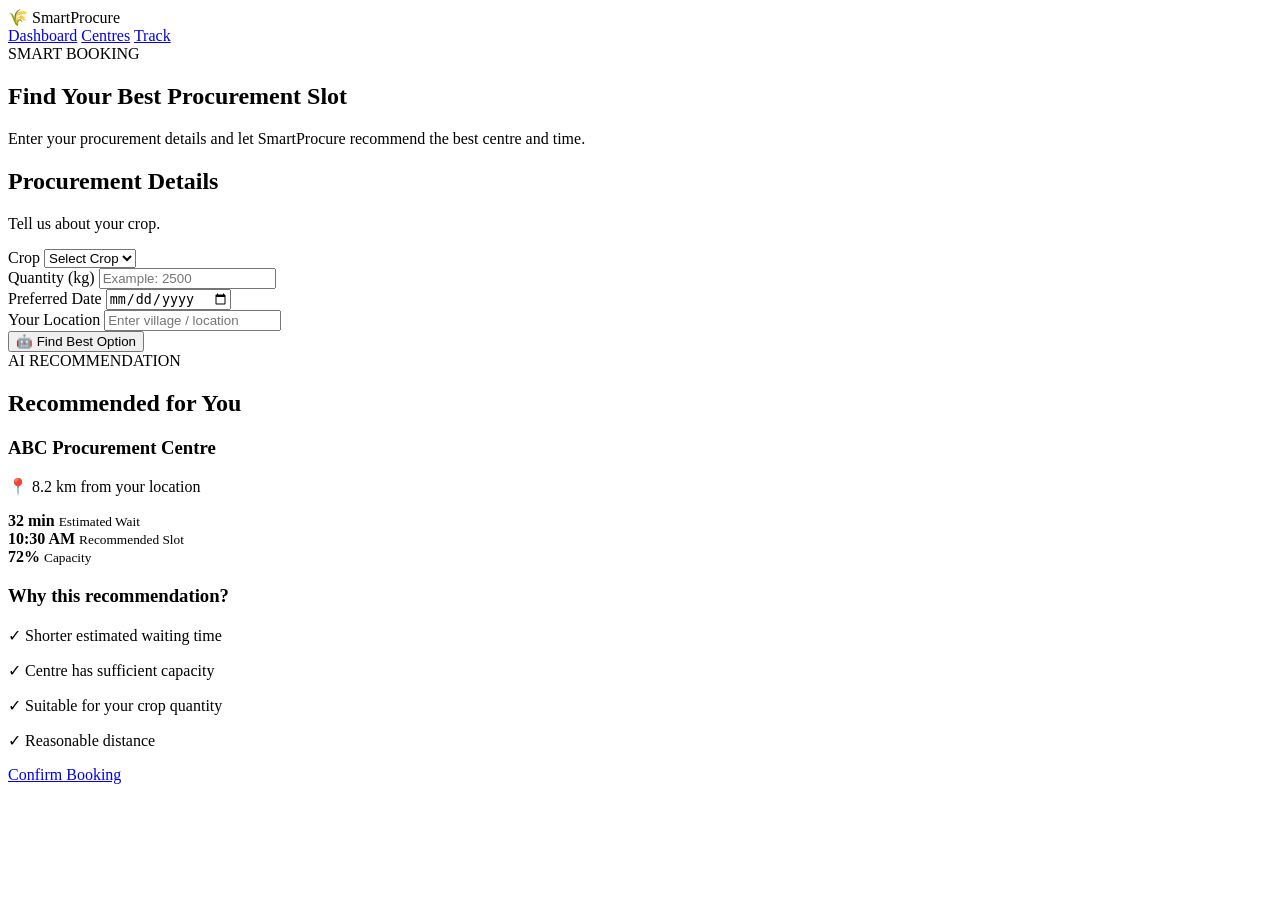
==== booking.html @ 26188944 "Add files via upload" ====
<!DOCTYPE html>
<html lang="en">
<head>
    <meta charset="UTF-8">
    <meta name="viewport" content="width=device-width, initial-scale=1.0">
    <title>Book Slot | SmartProcure</title>
    <link rel="stylesheet" href="../css/style.css">
    <link rel="stylesheet" href="../css/dashboard.css">
    <link rel="stylesheet" href="../css/responsive.css">
</head>

<body>

<header class="navbar">

    <div class="logo">🌾 SmartProcure</div>

    <nav>
        <a href="farmer.html">Dashboard</a>
        <a href="centre.html">Centres</a>
        <a href="tracking.html">Track</a>
    </nav>

</header>


<main class="booking-page">

    <section class="page-heading">

        <span>SMART BOOKING</span>

        <h1>Find Your Best Procurement Slot</h1>

        <p>
            Enter your procurement details and let SmartProcure
            recommend the best centre and time.
        </p>

    </section>


    <div class="booking-layout">


        <!-- FORM -->

        <section class="booking-form card">

            <h2>Procurement Details</h2>

            <p class="muted">
                Tell us about your crop.
            </p>


            <form>

                <div class="form-group">

                    <label for="crop">
                        Crop
                    </label>

                    <select id="crop">

                        <option value="">
                            Select Crop
                        </option>

                        <option>Wheat</option>
                        <option>Paddy</option>
                        <option>Mustard</option>
                        <option>Maize</option>

                    </select>

                </div>


                <div class="form-group">

                    <label for="quantity">
                        Quantity (kg)
                    </label>

                    <input
                        type="number"
                        id="quantity"
                        placeholder="Example: 2500"
                    >

                </div>


                <div class="form-group">

                    <label for="date">
                        Preferred Date
                    </label>

                    <input
                        type="date"
                        id="date"
                    >

                </div>


                <div class="form-group">

                    <label for="location">
                        Your Location
                    </label>

                    <input
                        type="text"
                        id="location"
                        placeholder="Enter village / location"
                    >

                </div>


                <button
                    type="button"
                    class="btn primary-btn full-btn"
                    onclick="showRecommendation()"
                >
                    🤖 Find Best Option
                </button>

            </form>

        </section>


        <!-- RECOMMENDATION -->

        <section
            id="recommendation"
            class="recommendation-panel card"
        >

            <span>AI RECOMMENDATION</span>

            <h2>Recommended for You</h2>

            <div class="recommendation-main">

                <h3>
                    ABC Procurement Centre
                </h3>

                <p>
                    📍 8.2 km from your location
                </p>

            </div>


            <div class="recommendation-stats">

                <div>
                    <strong>32 min</strong>
                    <small>Estimated Wait</small>
                </div>

                <div>
                    <strong>10:30 AM</strong>
                    <small>Recommended Slot</small>
                </div>

                <div>
                    <strong>72%</strong>
                    <small>Capacity</small>
                </div>

            </div>


            <div class="recommendation-reasons">

                <h3>Why this recommendation?</h3>

                <p>✓ Shorter estimated waiting time</p>
                <p>✓ Centre has sufficient capacity</p>
                <p>✓ Suitable for your crop quantity</p>
                <p>✓ Reasonable distance</p>

            </div>


            <a
                href="token.html"
                class="btn primary-btn full-btn"
            >
                Confirm Booking
            </a>

        </section>

    </div>

</main>


<script>

function showRecommendation() {

    const panel = document.getElementById("recommendation");

    panel.classList.add("show");

    panel.scrollIntoView({
        behavior: "smooth"
    });

}

</script>


</body>
</html>
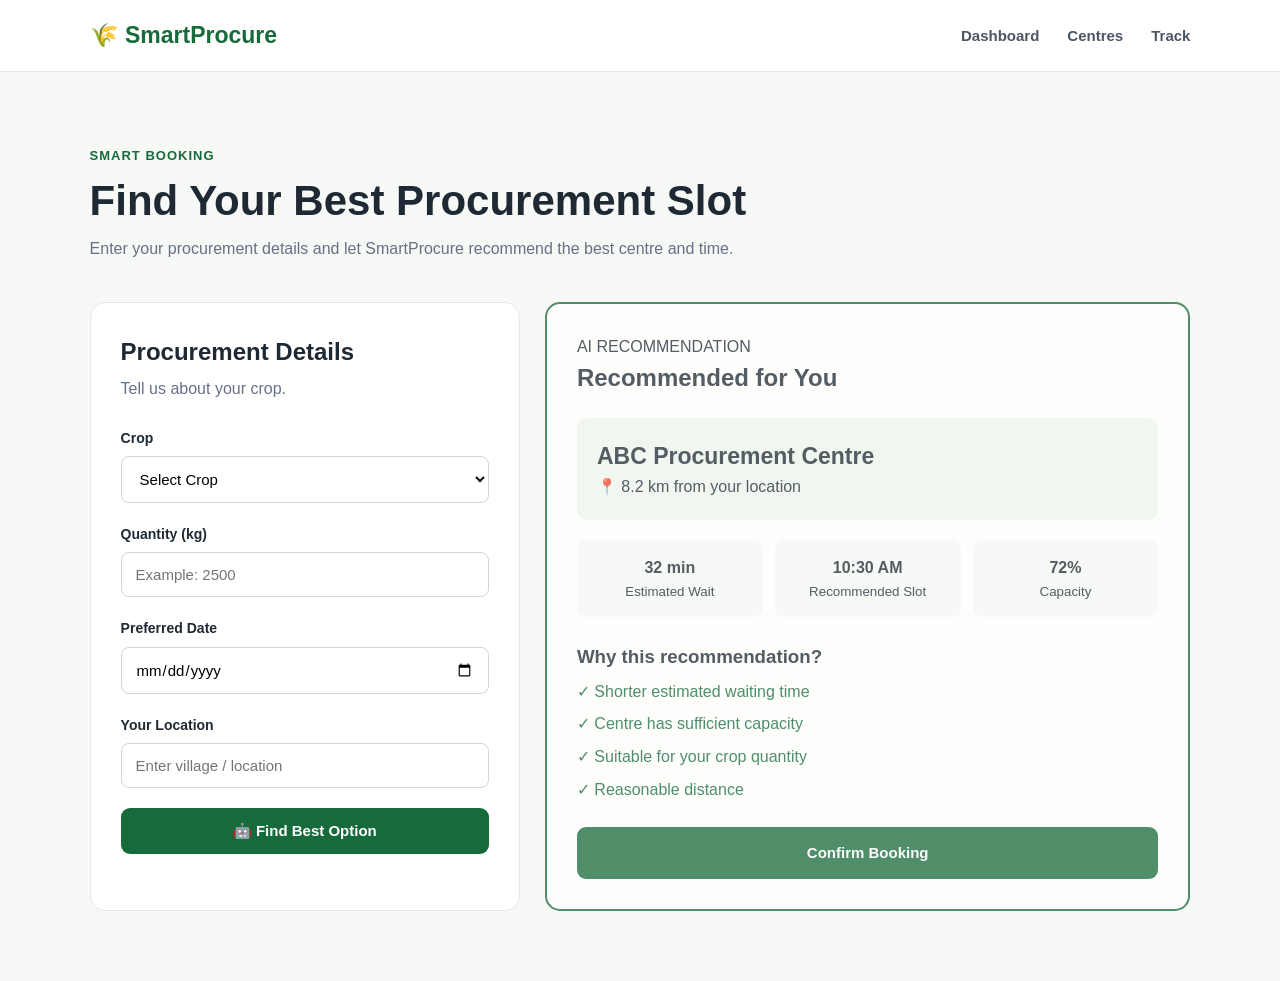
==== commit e2e8e2c8: "Update booking.html" ====
--- a/booking.html
+++ b/booking.html
@@ -4,9 +4,9 @@
     <meta charset="UTF-8">
     <meta name="viewport" content="width=device-width, initial-scale=1.0">
     <title>Book Slot | SmartProcure</title>
-    <link rel="stylesheet" href="../css/style.css">
-    <link rel="stylesheet" href="../css/dashboard.css">
-    <link rel="stylesheet" href="../css/responsive.css">
+   <link rel="stylesheet" href="style.css">
+<link rel="stylesheet" href="dashboard.css">
+<link rel="stylesheet" href="responsive.css">
 </head>
 
 <body>
@@ -223,4 +223,4 @@
 
 
 </body>
-</html>+</html>
--- a/style.css
+++ b/style.css
@@ -0,0 +1,978 @@
+/* =========================================================
+   SMARTPROCURE - GLOBAL STYLES
+   SIH26032
+========================================================= */
+
+
+/* -------------------------
+   RESET
+------------------------- */
+
+* {
+    margin: 0;
+    padding: 0;
+    box-sizing: border-box;
+}
+
+html {
+    scroll-behavior: smooth;
+}
+
+body {
+    font-family: Arial, Helvetica, sans-serif;
+    background: #f7f9f6;
+    color: #1f2933;
+    line-height: 1.6;
+}
+
+a {
+    text-decoration: none;
+    color: inherit;
+}
+
+button,
+input,
+select {
+    font-family: inherit;
+}
+
+
+/* -------------------------
+   NAVBAR
+------------------------- */
+
+.navbar,
+.dashboard-nav {
+    width: 100%;
+    min-height: 72px;
+    padding: 0 7%;
+    display: flex;
+    align-items: center;
+    justify-content: space-between;
+    background: #ffffff;
+    border-bottom: 1px solid #e5e7eb;
+    position: sticky;
+    top: 0;
+    z-index: 1000;
+}
+
+.logo {
+    font-size: 23px;
+    font-weight: 800;
+    color: #176b3a;
+}
+
+.navbar nav,
+.dashboard-nav nav {
+    display: flex;
+    align-items: center;
+    gap: 28px;
+}
+
+.navbar nav a,
+.dashboard-nav nav a {
+    font-size: 15px;
+    font-weight: 600;
+    color: #4b5563;
+    transition: 0.2s;
+}
+
+.navbar nav a:hover,
+.dashboard-nav nav a:hover {
+    color: #176b3a;
+}
+
+.nav-btn {
+    padding: 10px 20px;
+    border-radius: 8px;
+    background: #176b3a !important;
+    color: white !important;
+}
+
+
+/* -------------------------
+   BUTTONS
+------------------------- */
+
+.btn {
+    display: inline-flex;
+    align-items: center;
+    justify-content: center;
+    gap: 8px;
+    padding: 13px 22px;
+    border-radius: 9px;
+    border: 1px solid transparent;
+    font-size: 15px;
+    font-weight: 700;
+    cursor: pointer;
+    transition: 0.2s;
+}
+
+.primary-btn {
+    background: #176b3a;
+    color: white;
+}
+
+.primary-btn:hover {
+    background: #12562f;
+    transform: translateY(-1px);
+}
+
+.secondary-btn {
+    background: white;
+    color: #176b3a;
+    border-color: #176b3a;
+}
+
+.secondary-btn:hover {
+    background: #eef7f0;
+}
+
+.full-btn {
+    width: 100%;
+}
+
+
+/* -------------------------
+   BADGES
+------------------------- */
+
+.badge {
+    display: inline-block;
+    padding: 6px 11px;
+    border-radius: 20px;
+    background: #e8f5eb;
+    color: #176b3a;
+    font-size: 12px;
+    font-weight: 800;
+    letter-spacing: 0.5px;
+}
+
+
+/* -------------------------
+   HERO
+------------------------- */
+
+.hero {
+    min-height: 620px;
+    padding: 90px 7%;
+    display: grid;
+    grid-template-columns: 1.3fr 0.7fr;
+    gap: 70px;
+    align-items: center;
+    background:
+        linear-gradient(
+            135deg,
+            #eef8ef,
+            #ffffff
+        );
+}
+
+.hero-content {
+    max-width: 720px;
+}
+
+.hero-content h1 {
+    margin-top: 20px;
+    font-size: clamp(42px, 6vw, 72px);
+    line-height: 1.05;
+    letter-spacing: -2px;
+}
+
+.hero-content h1 span {
+    color: #176b3a;
+}
+
+.hero-content p {
+    max-width: 650px;
+    margin: 25px 0;
+    font-size: 18px;
+    color: #667085;
+}
+
+.hero-buttons {
+    display: flex;
+    gap: 15px;
+    margin-top: 30px;
+}
+
+
+/* -------------------------
+   HERO CARD
+------------------------- */
+
+.hero-card {
+    padding: 30px;
+    border-radius: 20px;
+    background: white;
+    box-shadow: 0 20px 60px rgba(0, 0, 0, 0.08);
+    border: 1px solid #e5e7eb;
+}
+
+.card-header {
+    display: flex;
+    justify-content: space-between;
+    font-size: 13px;
+    font-weight: 700;
+    color: #6b7280;
+}
+
+.live {
+    color: #176b3a;
+}
+
+.hero-card h3 {
+    margin-top: 35px;
+    font-size: 16px;
+    color: #6b7280;
+}
+
+.centre-name {
+    margin-top: 5px;
+    font-size: 24px;
+    font-weight: 800;
+}
+
+.stats {
+    display: grid;
+    grid-template-columns: repeat(3, 1fr);
+    gap: 10px;
+    margin: 30px 0;
+}
+
+.stats div {
+    padding: 15px 10px;
+    text-align: center;
+    background: #f7f9f6;
+    border-radius: 10px;
+}
+
+.stats strong {
+    display: block;
+    font-size: 18px;
+}
+
+.stats small {
+    color: #6b7280;
+}
+
+.small-btn {
+    display: block;
+    padding: 13px;
+    text-align: center;
+    border-radius: 8px;
+    background: #176b3a;
+    color: white;
+    font-weight: 700;
+}
+
+
+/* -------------------------
+   SECTIONS
+------------------------- */
+
+.features,
+.how-section,
+.about-section {
+    padding: 90px 7%;
+}
+
+.section-heading {
+    text-align: center;
+    margin-bottom: 45px;
+}
+
+.section-heading.left {
+    text-align: left;
+}
+
+.section-heading span,
+.page-heading span {
+    color: #176b3a;
+    font-size: 13px;
+    font-weight: 800;
+    letter-spacing: 1px;
+}
+
+.section-heading h2 {
+    margin-top: 8px;
+    font-size: 36px;
+}
+
+
+/* -------------------------
+   FEATURE GRID
+------------------------- */
+
+.feature-grid {
+    display: grid;
+    grid-template-columns: repeat(4, 1fr);
+    gap: 20px;
+}
+
+.feature-card {
+    padding: 30px;
+    background: white;
+    border: 1px solid #e5e7eb;
+    border-radius: 14px;
+    transition: 0.2s;
+}
+
+.feature-card:hover {
+    transform: translateY(-5px);
+    box-shadow: 0 15px 40px rgba(0, 0, 0, 0.07);
+}
+
+.feature-icon {
+    font-size: 32px;
+    margin-bottom: 15px;
+}
+
+.feature-card h3 {
+    margin-bottom: 10px;
+}
+
+.feature-card p {
+    color: #667085;
+}
+
+
+/* -------------------------
+   STEPS
+------------------------- */
+
+.steps {
+    display: grid;
+    grid-template-columns: repeat(5, 1fr);
+    gap: 15px;
+}
+
+.step {
+    padding: 25px;
+    background: white;
+    border-radius: 12px;
+    border: 1px solid #e5e7eb;
+}
+
+.step > span {
+    font-size: 13px;
+    font-weight: 800;
+    color: #176b3a;
+}
+
+.step h3 {
+    margin: 10px 0;
+}
+
+.step p {
+    color: #667085;
+}
+
+
+/* -------------------------
+   ABOUT
+------------------------- */
+
+.about-section {
+    background: #eaf5ec;
+}
+
+.about-section > div {
+    max-width: 800px;
+}
+
+.about-section h2 {
+    margin: 12px 0 20px;
+    font-size: 40px;
+    line-height: 1.2;
+}
+
+.about-section p {
+    color: #667085;
+    margin-bottom: 25px;
+}
+
+
+/* -------------------------
+   FOOTER
+------------------------- */
+
+footer {
+    padding: 30px 7%;
+    text-align: center;
+    background: #123c26;
+    color: white;
+}
+
+
+/* -------------------------
+   AUTH PAGES
+------------------------- */
+
+.auth-page {
+    min-height: 100vh;
+    background: #f4f7f4;
+}
+
+.auth-container {
+    min-height: calc(100vh - 140px);
+    padding: 60px 20px;
+    display: flex;
+    align-items: center;
+    justify-content: center;
+}
+
+.auth-card,
+.register-card {
+    width: 100%;
+    max-width: 500px;
+    padding: 40px;
+    background: white;
+    border-radius: 18px;
+    border: 1px solid #e5e7eb;
+    box-shadow: 0 15px 50px rgba(0, 0, 0, 0.06);
+}
+
+.register-card {
+    max-width: 750px;
+}
+
+.auth-header {
+    text-align: center;
+    margin-bottom: 30px;
+}
+
+.auth-header h1 {
+    margin: 15px 0 5px;
+    font-size: 32px;
+}
+
+.auth-header p {
+    color: #667085;
+}
+
+
+/* -------------------------
+   FORMS
+------------------------- */
+
+.form-group {
+    margin-bottom: 20px;
+}
+
+.form-group label {
+    display: block;
+    margin-bottom: 7px;
+    font-size: 14px;
+    font-weight: 700;
+}
+
+.form-group input,
+.form-group select,
+.search-box input,
+.search-box select {
+    width: 100%;
+    padding: 13px 14px;
+    border: 1px solid #d1d5db;
+    border-radius: 8px;
+    outline: none;
+    background: white;
+    font-size: 15px;
+}
+
+.form-group input:focus,
+.form-group select:focus,
+.search-box input:focus,
+.search-box select:focus {
+    border-color: #176b3a;
+    box-shadow: 0 0 0 3px rgba(23, 107, 58, 0.1);
+}
+
+.form-row {
+    display: grid;
+    grid-template-columns: 1fr 1fr;
+    gap: 20px;
+}
+
+.form-options {
+    display: flex;
+    justify-content: space-between;
+    align-items: center;
+    margin-bottom: 20px;
+    font-size: 13px;
+}
+
+.form-options a,
+.auth-footer a,
+.dashboard-card a {
+    color: #176b3a;
+    font-weight: 700;
+}
+
+.terms {
+    display: flex;
+    gap: 8px;
+    align-items: center;
+    margin-bottom: 20px;
+    font-size: 13px;
+}
+
+.auth-footer {
+    margin-top: 25px;
+    text-align: center;
+    color: #667085;
+}
+
+
+/* -------------------------
+   GENERAL PAGE
+------------------------- */
+
+.page-container,
+.booking-page,
+.tracking-page,
+.token-page {
+    padding: 70px 7%;
+    max-width: 1500px;
+    margin: auto;
+}
+
+.page-heading {
+    margin-bottom: 40px;
+}
+
+.page-heading h1 {
+    margin-top: 8px;
+    font-size: 42px;
+    line-height: 1.2;
+}
+
+.page-heading p {
+    margin-top: 10px;
+    color: #667085;
+    max-width: 700px;
+}
+
+
+/* -------------------------
+   SEARCH
+------------------------- */
+
+.search-box {
+    display: grid;
+    grid-template-columns: 1fr 220px 130px;
+    gap: 12px;
+    padding: 20px;
+    background: white;
+    border: 1px solid #e5e7eb;
+    border-radius: 12px;
+    margin-bottom: 30px;
+}
+
+
+/* -------------------------
+   CENTRES
+------------------------- */
+
+.centre-grid {
+    display: grid;
+    grid-template-columns: repeat(3, 1fr);
+    gap: 22px;
+}
+
+.centre-card {
+    padding: 25px;
+    background: white;
+    border: 1px solid #e5e7eb;
+    border-radius: 15px;
+}
+
+.centre-card.recommended {
+    border: 2px solid #176b3a;
+}
+
+.centre-top {
+    display: flex;
+    justify-content: space-between;
+    align-items: center;
+    margin-bottom: 20px;
+}
+
+.recommended-label {
+    color: #176b3a;
+    font-size: 12px;
+    font-weight: 800;
+}
+
+.centre-card h2 {
+    font-size: 21px;
+}
+
+.centre-card > p {
+    margin: 7px 0 20px;
+    color: #667085;
+}
+
+.centre-stats {
+    display: grid;
+    grid-template-columns: repeat(2, 1fr);
+    gap: 10px;
+}
+
+.centre-stats div {
+    padding: 12px;
+    background: #f7f9f6;
+    border-radius: 8px;
+}
+
+.centre-stats strong,
+.centre-stats small {
+    display: block;
+}
+
+.centre-stats small {
+    color: #6b7280;
+}
+
+.progress {
+    height: 8px;
+    background: #e5e7eb;
+    border-radius: 20px;
+    overflow: hidden;
+    margin: 20px 0 10px;
+}
+
+.progress div {
+    height: 100%;
+    background: #176b3a;
+}
+
+.centre-note {
+    font-size: 13px;
+}
+
+
+/* -------------------------
+   STATUS
+------------------------- */
+
+.status {
+    display: inline-block;
+    padding: 5px 9px;
+    border-radius: 20px;
+    background: #eef2f4;
+    color: #475467;
+    font-size: 11px;
+    font-weight: 800;
+}
+
+.status.success {
+    background: #e7f6eb;
+    color: #176b3a;
+}
+
+.status.warning {
+    background: #fff4d6;
+    color: #996b00;
+}
+
+
+/* -------------------------
+   BOOKING
+------------------------- */
+
+.booking-layout {
+    display: grid;
+    grid-template-columns: 0.8fr 1.2fr;
+    gap: 25px;
+}
+
+.card {
+    padding: 30px;
+    background: white;
+    border: 1px solid #e5e7eb;
+    border-radius: 15px;
+}
+
+.muted {
+    color: #667085;
+    margin: 5px 0 25px;
+}
+
+.recommendation-panel {
+    border: 2px solid #176b3a;
+}
+
+.recommendation-panel:not(.show) {
+    opacity: 0.75;
+}
+
+.recommendation-main {
+    padding: 20px;
+    margin: 20px 0;
+    background: #eef7f0;
+    border-radius: 10px;
+}
+
+.recommendation-main h3 {
+    font-size: 23px;
+}
+
+.recommendation-stats {
+    display: grid;
+    grid-template-columns: repeat(3, 1fr);
+    gap: 12px;
+    margin: 20px 0;
+}
+
+.recommendation-stats div {
+    padding: 15px;
+    text-align: center;
+    background: #f7f9f6;
+    border-radius: 9px;
+}
+
+.recommendation-stats strong,
+.recommendation-stats small {
+    display: block;
+}
+
+.recommendation-reasons {
+    margin: 25px 0;
+}
+
+.recommendation-reasons p {
+    margin: 7px 0;
+    color: #176b3a;
+}
+
+
+/* -------------------------
+   TOKEN
+------------------------- */
+
+.token-header {
+    text-align: center;
+    margin-bottom: 35px;
+}
+
+.token-header span {
+    color: #176b3a;
+    font-size: 13px;
+    font-weight: 800;
+}
+
+.token-header h1 {
+    margin: 10px 0;
+    font-size: 42px;
+}
+
+.token-header p {
+    color: #667085;
+}
+
+.token-card {
+    max-width: 700px;
+    margin: auto;
+    padding: 35px;
+    background: white;
+    border: 1px solid #dce4dd;
+    border-radius: 20px;
+    box-shadow: 0 15px 50px rgba(0, 0, 0, 0.07);
+}
+
+.token-top {
+    display: flex;
+    justify-content: space-between;
+    font-size: 13px;
+    font-weight: 800;
+}
+
+.token-number {
+    margin: 40px 0;
+    padding: 30px;
+    text-align: center;
+    background: #eef7f0;
+    border-radius: 15px;
+}
+
+.token-number small,
+.token-number strong {
+    display: block;
+}
+
+.token-number small {
+    color: #667085;
+    font-weight: 700;
+}
+
+.token-number strong {
+    margin-top: 5px;
+    font-size: 65px;
+    letter-spacing: 5px;
+    color: #176b3a;
+}
+
+.token-details {
+    display: grid;
+    grid-template-columns: 1fr 1fr;
+    gap: 20px;
+}
+
+.token-details small,
+.token-details strong {
+    display: block;
+}
+
+.token-details small {
+    color: #667085;
+}
+
+.queue-highlight {
+    display: grid;
+    grid-template-columns: 1fr 1fr;
+    margin: 30px 0;
+    padding: 20px;
+    background: #f7f9f6;
+    border-radius: 12px;
+    text-align: center;
+}
+
+.queue-highlight small,
+.queue-highlight strong {
+    display: block;
+}
+
+.queue-highlight strong {
+    font-size: 28px;
+    color: #176b3a;
+}
+
+.token-actions {
+    display: flex;
+    gap: 12px;
+}
+
+.token-actions .btn {
+    flex: 1;
+}
+
+
+/* -------------------------
+   TRACKING
+------------------------- */
+
+.tracking-summary {
+    display: grid;
+    grid-template-columns: repeat(4, 1fr);
+    gap: 15px;
+    margin-bottom: 30px;
+}
+
+.tracking-summary > div {
+    padding: 22px;
+    background: white;
+    border: 1px solid #e5e7eb;
+    border-radius: 12px;
+}
+
+.tracking-summary small,
+.tracking-summary strong {
+    display: block;
+}
+
+.tracking-summary small {
+    color: #667085;
+}
+
+.tracking-summary strong {
+    font-size: 24px;
+}
+
+.green-text {
+    color: #176b3a;
+}
+
+.timeline-card {
+    max-width: 850px;
+    margin: auto;
+    padding: 35px;
+    background: white;
+    border: 1px solid #e5e7eb;
+    border-radius: 15px;
+}
+
+.timeline-card h2 {
+    margin-bottom: 30px;
+}
+
+.timeline {
+    position: relative;
+}
+
+.timeline::before {
+    content: "";
+    position: absolute;
+    left: 18px;
+    top: 10px;
+    bottom: 10px;
+    width: 2px;
+    background: #d8e4da;
+}
+
+.timeline-item {
+    position: relative;
+    display: flex;
+    gap: 20px;
+    margin-bottom: 28px;
+}
+
+.timeline-dot {
+    position: relative;
+    z-index: 2;
+    min-width: 38px;
+    width: 38px;
+    height: 38px;
+    display: flex;
+    align-items: center;
+    justify-content: center;
+    border-radius: 50%;
+    background: #e5e7eb;
+    color: #667085;
+    font-weight: 800;
+}
+
+.timeline-item.completed .timeline-dot,
+.timeline-item.active .timeline-dot {
+    background: #176b3a;
+    color: white;
+}
+
+.timeline-item h3 {
+    margin-bottom: 3px;
+}
+
+.timeline-item p,
+.timeline-item small {
+    color: #667085;
+}
+
+
+/* -------------------------
+   PRINT
+------------------------- */
+
+@media print {
+
+    .navbar,
+    .dashboard-nav,
+    footer,
+    .token-actions {
+        display: none;
+    }
+
+    .token-card {
+        box-shadow: none;
+        border: 1px solid #000;
+    }
+}
--- a/dashboard.css
+++ b/dashboard.css
@@ -0,0 +1,328 @@
+/* =========================================================
+   SMARTPROCURE - DASHBOARD STYLES
+========================================================= */
+
+
+/* -------------------------
+   DASHBOARD LAYOUT
+------------------------- */
+
+.dashboard {
+    max-width: 1500px;
+    margin: auto;
+    padding: 50px 7%;
+}
+
+.dashboard-heading {
+    display: flex;
+    justify-content: space-between;
+    align-items: center;
+    gap: 30px;
+    margin-bottom: 35px;
+}
+
+.dashboard-heading > div > span {
+    color: #176b3a;
+    font-size: 12px;
+    font-weight: 800;
+    letter-spacing: 1px;
+}
+
+.dashboard-heading h1 {
+    margin: 7px 0;
+    font-size: 36px;
+}
+
+.dashboard-heading p {
+    color: #667085;
+}
+
+
+/* -------------------------
+   DASHBOARD STATS
+------------------------- */
+
+.dashboard-stats {
+    display: grid;
+    grid-template-columns: repeat(4, 1fr);
+    gap: 18px;
+    margin-bottom: 25px;
+}
+
+.stat-card {
+    padding: 24px;
+    background: white;
+    border: 1px solid #e5e7eb;
+    border-radius: 14px;
+}
+
+.stat-card span,
+.stat-card strong,
+.stat-card small {
+    display: block;
+}
+
+.stat-card span {
+    color: #667085;
+    font-size: 13px;
+    font-weight: 600;
+}
+
+.stat-card strong {
+    margin: 5px 0;
+    font-size: 28px;
+    color: #176b3a;
+}
+
+.stat-card small {
+    color: #98a2b3;
+}
+
+
+/* -------------------------
+   DASHBOARD GRID
+------------------------- */
+
+.dashboard-grid {
+    display: grid;
+    grid-template-columns: 1.4fr 0.6fr;
+    gap: 20px;
+    margin-bottom: 30px;
+}
+
+.dashboard-card {
+    padding: 28px;
+    background: white;
+    border: 1px solid #e5e7eb;
+    border-radius: 14px;
+}
+
+.large-card {
+    min-height: 250px;
+}
+
+.dashboard-card > span {
+    color: #176b3a;
+    font-size: 12px;
+    font-weight: 800;
+    letter-spacing: 0.7px;
+}
+
+.card-title {
+    display: flex;
+    align-items: center;
+    justify-content: space-between;
+    gap: 20px;
+    margin-bottom: 25px;
+}
+
+.card-title h2 {
+    margin-top: 5px;
+    font-size: 23px;
+}
+
+
+/* -------------------------
+   BOOKING DETAILS
+------------------------- */
+
+.booking-details {
+    display: grid;
+    grid-template-columns: repeat(4, 1fr);
+    gap: 15px;
+    margin: 25px 0;
+}
+
+.booking-details div {
+    padding: 15px;
+    background: #f7f9f6;
+    border-radius: 9px;
+}
+
+.booking-details small,
+.booking-details strong {
+    display: block;
+}
+
+.booking-details small {
+    color: #667085;
+}
+
+.booking-details strong {
+    margin-top: 4px;
+}
+
+
+/* -------------------------
+   CARD ACTIONS
+------------------------- */
+
+.card-actions {
+    display: flex;
+    gap: 10px;
+}
+
+
+/* -------------------------
+   RECOMMENDATION
+------------------------- */
+
+.recommendation {
+    margin: 20px 0;
+    padding: 20px;
+    background: #eef7f0;
+    border-radius: 12px;
+}
+
+.recommendation h3 {
+    margin-bottom: 8px;
+}
+
+.recommendation p {
+    color: #667085;
+    font-size: 14px;
+}
+
+.recommendation-score {
+    margin-top: 15px;
+    color: #176b3a;
+    font-weight: 800;
+}
+
+
+/* -------------------------
+   QUICK ACTIONS
+------------------------- */
+
+.quick-actions {
+    display: grid;
+    grid-template-columns: repeat(4, 1fr);
+    gap: 18px;
+}
+
+.quick-actions a {
+    display: flex;
+    flex-direction: column;
+    gap: 5px;
+    padding: 25px;
+    background: white;
+    border: 1px solid #e5e7eb;
+    border-radius: 12px;
+    transition: 0.2s;
+}
+
+.quick-actions a:hover {
+    border-color: #176b3a;
+    transform: translateY(-3px);
+}
+
+.quick-actions a:first-child {
+    font-size: 25px;
+}
+
+.quick-actions strong {
+    font-size: 16px;
+}
+
+.quick-actions span {
+    color: #667085;
+    font-size: 13px;
+}
+
+
+/* -------------------------
+   OFFICER DASHBOARD
+------------------------- */
+
+.farmer-processing {
+    display: grid;
+    grid-template-columns: repeat(3, 1fr);
+    gap: 15px;
+    margin: 30px 0;
+}
+
+.farmer-processing div {
+    padding: 18px;
+    background: #f7f9f6;
+    border-radius: 10px;
+}
+
+.farmer-processing small,
+.farmer-processing strong {
+    display: block;
+}
+
+.farmer-processing small {
+    color: #667085;
+}
+
+
+/* -------------------------
+   MINI QUEUE
+------------------------- */
+
+.mini-queue {
+    margin: 20px 0;
+}
+
+.mini-queue div {
+    display: flex;
+    justify-content: space-between;
+    gap: 15px;
+    padding: 13px 0;
+    border-bottom: 1px solid #edf0ed;
+}
+
+.mini-queue strong {
+    color: #176b3a;
+}
+
+.mini-queue span {
+    color: #667085;
+    font-size: 12px;
+}
+
+
+/* -------------------------
+   TABLE
+------------------------- */
+
+.table-container {
+    width: 100%;
+    overflow-x: auto;
+}
+
+table {
+    width: 100%;
+    border-collapse: collapse;
+    margin-top: 15px;
+}
+
+th,
+td {
+    padding: 15px;
+    text-align: left;
+    border-bottom: 1px solid #edf0ed;
+    white-space: nowrap;
+}
+
+th {
+    color: #667085;
+    font-size: 12px;
+    text-transform: uppercase;
+}
+
+td {
+    font-size: 14px;
+}
+
+
+/* -------------------------
+   CENTRE CONTROLS
+------------------------- */
+
+.centre-controls {
+    display: flex;
+    gap: 12px;
+    margin-top: 25px;
+}
--- a/responsive.css
+++ b/responsive.css
@@ -0,0 +1,322 @@
+/* =========================================================
+   SMARTPROCURE - RESPONSIVE DESIGN
+========================================================= */
+
+
+/* -------------------------
+   TABLET
+------------------------- */
+
+@media (max-width: 1100px) {
+
+    .navbar,
+    .dashboard-nav {
+        padding: 0 4%;
+    }
+
+    .hero {
+        padding: 70px 5%;
+        grid-template-columns: 1fr;
+    }
+
+    .hero-card {
+        max-width: 600px;
+    }
+
+    .feature-grid {
+        grid-template-columns: repeat(2, 1fr);
+    }
+
+    .steps {
+        grid-template-columns: repeat(2, 1fr);
+    }
+
+    .centre-grid {
+        grid-template-columns: repeat(2, 1fr);
+    }
+
+    .dashboard-stats {
+        grid-template-columns: repeat(2, 1fr);
+    }
+
+    .dashboard-grid {
+        grid-template-columns: 1fr;
+    }
+
+    .quick-actions {
+        grid-template-columns: repeat(2, 1fr);
+    }
+
+    .tracking-summary {
+        grid-template-columns: repeat(2, 1fr);
+    }
+
+}
+
+
+/* -------------------------
+   MOBILE
+------------------------- */
+
+@media (max-width: 700px) {
+
+    /* NAVIGATION */
+
+    .navbar,
+    .dashboard-nav {
+        min-height: auto;
+        padding: 18px 5%;
+        flex-direction: column;
+        gap: 15px;
+    }
+
+    .navbar nav,
+    .dashboard-nav nav {
+        width: 100%;
+        justify-content: center;
+        flex-wrap: wrap;
+        gap: 12px 18px;
+    }
+
+    .navbar nav a,
+    .dashboard-nav nav a {
+        font-size: 13px;
+    }
+
+
+    /* HERO */
+
+    .hero {
+        padding: 55px 5%;
+        min-height: auto;
+        gap: 40px;
+    }
+
+    .hero-content h1 {
+        font-size: 42px;
+        letter-spacing: -1px;
+    }
+
+    .hero-content p {
+        font-size: 16px;
+    }
+
+    .hero-buttons {
+        flex-direction: column;
+    }
+
+    .hero-buttons .btn {
+        width: 100%;
+    }
+
+
+    /* SECTIONS */
+
+    .features,
+    .how-section,
+    .about-section {
+        padding: 60px 5%;
+    }
+
+    .section-heading h2 {
+        font-size: 28px;
+    }
+
+
+    /* FEATURES */
+
+    .feature-grid {
+        grid-template-columns: 1fr;
+    }
+
+
+    /* STEPS */
+
+    .steps {
+        grid-template-columns: 1fr;
+    }
+
+
+    /* ABOUT */
+
+    .about-section h2 {
+        font-size: 30px;
+    }
+
+
+    /* AUTH */
+
+    .auth-container {
+        padding: 35px 15px;
+    }
+
+    .auth-card,
+    .register-card {
+        padding: 25px;
+    }
+
+
+    /* FORMS */
+
+    .form-row {
+        grid-template-columns: 1fr;
+        gap: 0;
+    }
+
+
+    /* GENERAL PAGE */
+
+    .page-container,
+    .booking-page,
+    .tracking-page,
+    .token-page {
+        padding: 45px 5%;
+    }
+
+    .page-heading h1 {
+        font-size: 32px;
+    }
+
+
+    /* SEARCH */
+
+    .search-box {
+        grid-template-columns: 1fr;
+    }
+
+
+    /* CENTRES */
+
+    .centre-grid {
+        grid-template-columns: 1fr;
+    }
+
+
+    /* BOOKING */
+
+    .booking-layout {
+        grid-template-columns: 1fr;
+    }
+
+    .recommendation-stats {
+        grid-template-columns: 1fr;
+    }
+
+
+    /* TOKEN */
+
+    .token-card {
+        padding: 22px;
+    }
+
+    .token-number {
+        margin: 25px 0;
+        padding: 25px;
+    }
+
+    .token-number strong {
+        font-size: 48px;
+    }
+
+    .token-details {
+        grid-template-columns: 1fr;
+    }
+
+    .queue-highlight {
+        grid-template-columns: 1fr;
+        gap: 15px;
+    }
+
+    .token-actions {
+        flex-direction: column;
+    }
+
+
+    /* TRACKING */
+
+    .tracking-summary {
+        grid-template-columns: 1fr;
+    }
+
+    .timeline-card {
+        padding: 22px;
+    }
+
+
+    /* DASHBOARD */
+
+    .dashboard {
+        padding: 35px 5%;
+    }
+
+    .dashboard-heading {
+        flex-direction: column;
+        align-items: flex-start;
+    }
+
+    .dashboard-heading h1 {
+        font-size: 30px;
+    }
+
+    .dashboard-heading .btn {
+        width: 100%;
+    }
+
+    .dashboard-stats {
+        grid-template-columns: 1fr;
+    }
+
+    .booking-details {
+        grid-template-columns: 1fr 1fr;
+    }
+
+    .quick-actions {
+        grid-template-columns: 1fr;
+    }
+
+    .farmer-processing {
+        grid-template-columns: 1fr;
+    }
+
+    .centre-controls {
+        flex-direction: column;
+    }
+
+    .centre-controls .btn {
+        width: 100%;
+    }
+
+}
+
+
+/* -------------------------
+   SMALL MOBILE
+------------------------- */
+
+@media (max-width: 420px) {
+
+    .hero-content h1 {
+        font-size: 36px;
+    }
+
+    .hero-card {
+        padding: 22px;
+    }
+
+    .stats {
+        grid-template-columns: 1fr;
+    }
+
+    .booking-details {
+        grid-template-columns: 1fr;
+    }
+
+    .card-actions {
+        flex-direction: column;
+    }
+
+    .card-actions .btn {
+        width: 100%;
+    }
+
+}
